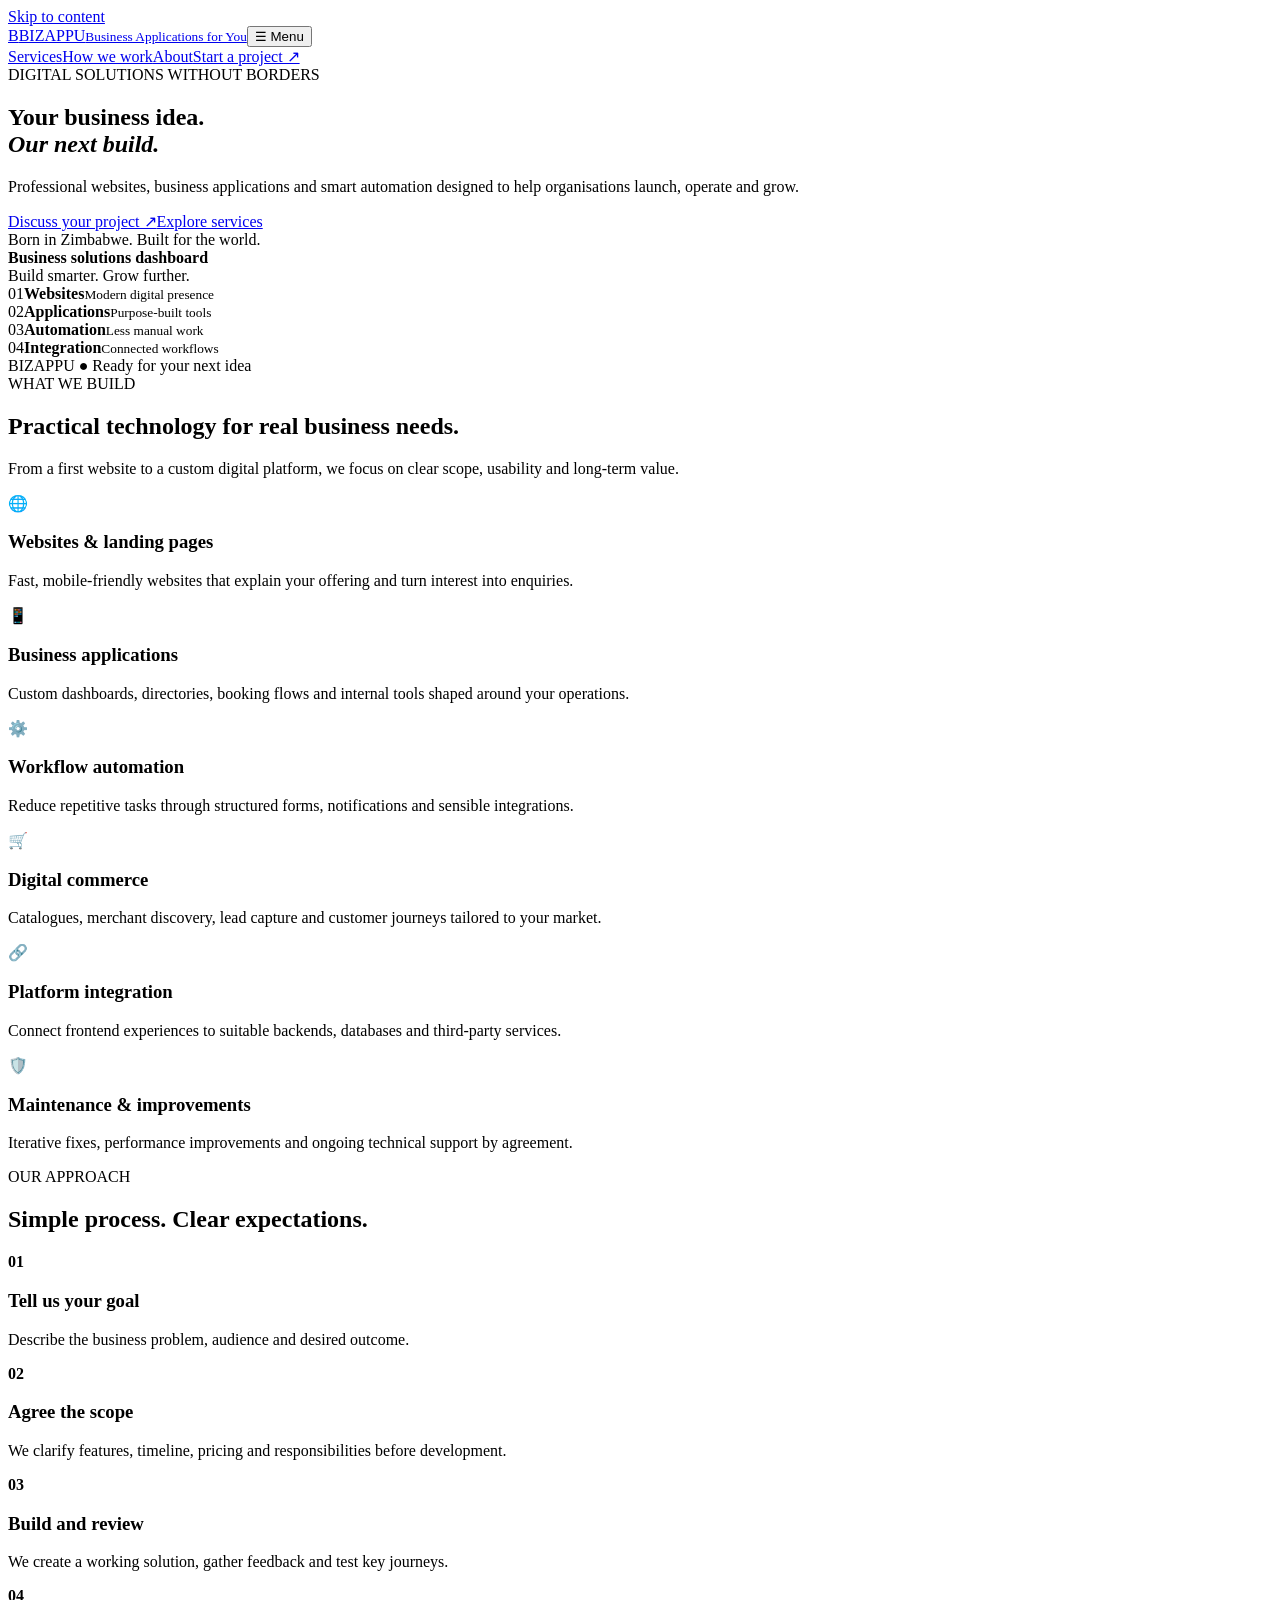
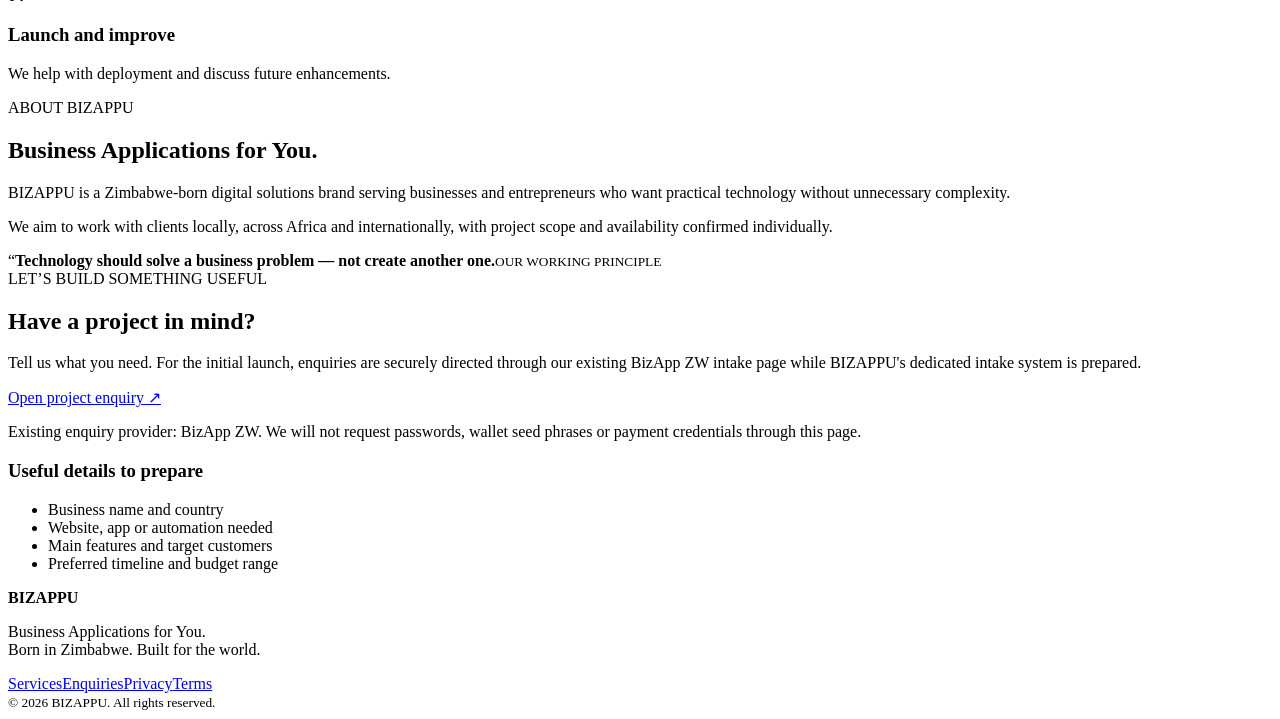
==== index.html @ 56bc6fe7 "Add files via upload" ====
<!doctype html><html lang="en"><head><meta charset="utf-8"><meta name="viewport" content="width=device-width,initial-scale=1"><meta name="theme-color" content="#0b352b"><meta name="description" content="BIZAPPU — Business Applications for You. Websites, business applications, automation and digital solutions built for ambitious businesses."><title>BIZAPPU | Business Applications for You</title><link rel="canonical" href="https://bizappu.co.zw/"><link rel="icon" href="assets/favicon.svg" type="image/svg+xml"><link rel="stylesheet" href="css/style.css"><script defer src="js/app.js"></script></head><body><a class="skip" href="#main">Skip to content</a><header class="top"><div class="wrap nav"><a class="brand" href="/" aria-label="BIZAPPU Home"><span class="brand-icon">B</span><span>BIZAPPU<small>Business Applications for You</small></span></a><button class="menu" id="menu" aria-controls="links" aria-expanded="false">☰ <span>Menu</span></button><nav id="links" aria-label="Main navigation"><a href="#services">Services</a><a href="#process">How we work</a><a href="#about">About</a><a class="nav-cta" href="#contact">Start a project ↗</a></nav></div></header><main id="main"><section class="hero"><div class="wrap hero-grid"><div><div class="eyebrow">DIGITAL SOLUTIONS WITHOUT BORDERS</div><h1>Your business idea.<br><em>Our next build.</em></h1><p>Professional websites, business applications and smart automation designed to help organisations launch, operate and grow.</p><div class="actions"><a class="btn primary" href="#contact">Discuss your project ↗</a><a class="btn ghost" href="#services">Explore services</a></div><div class="hero-note">Born in Zimbabwe. Built for the world.</div></div><div class="visual" aria-label="BIZAPPU service overview"><div class="visual-head"><span class="dot"></span><span class="dot"></span><span class="dot"></span><b>Business solutions dashboard</b></div><div class="visual-content"><div class="visual-title">Build smarter. Grow further.</div><div class="mini-grid"><div><span>01</span><strong>Websites</strong><small>Modern digital presence</small></div><div><span>02</span><strong>Applications</strong><small>Purpose-built tools</small></div><div><span>03</span><strong>Automation</strong><small>Less manual work</small></div><div><span>04</span><strong>Integration</strong><small>Connected workflows</small></div></div><div class="visual-footer">BIZAPPU <span>● Ready for your next idea</span></div></div></div></div></section><section id="services" class="section"><div class="wrap"><div class="eyebrow green">WHAT WE BUILD</div><h2>Practical technology for real business needs.</h2><p class="lead">From a first website to a custom digital platform, we focus on clear scope, usability and long-term value.</p><div class="cards"><article class="card"><div class="icon">🌐</div><h3>Websites & landing pages</h3><p>Fast, mobile-friendly websites that explain your offering and turn interest into enquiries.</p></article><article class="card"><div class="icon">📱</div><h3>Business applications</h3><p>Custom dashboards, directories, booking flows and internal tools shaped around your operations.</p></article><article class="card"><div class="icon">⚙️</div><h3>Workflow automation</h3><p>Reduce repetitive tasks through structured forms, notifications and sensible integrations.</p></article><article class="card"><div class="icon">🛒</div><h3>Digital commerce</h3><p>Catalogues, merchant discovery, lead capture and customer journeys tailored to your market.</p></article><article class="card"><div class="icon">🔗</div><h3>Platform integration</h3><p>Connect frontend experiences to suitable backends, databases and third-party services.</p></article><article class="card"><div class="icon">🛡️</div><h3>Maintenance & improvements</h3><p>Iterative fixes, performance improvements and ongoing technical support by agreement.</p></article></div></div></section><section id="process" class="section tinted"><div class="wrap"><div class="eyebrow green">OUR APPROACH</div><h2>Simple process. Clear expectations.</h2><div class="steps"><div><b>01</b><h3>Tell us your goal</h3><p>Describe the business problem, audience and desired outcome.</p></div><div><b>02</b><h3>Agree the scope</h3><p>We clarify features, timeline, pricing and responsibilities before development.</p></div><div><b>03</b><h3>Build and review</h3><p>We create a working solution, gather feedback and test key journeys.</p></div><div><b>04</b><h3>Launch and improve</h3><p>We help with deployment and discuss future enhancements.</p></div></div></div></section><section id="about" class="section"><div class="wrap about"><div><div class="eyebrow green">ABOUT BIZAPPU</div><h2>Business Applications for You.</h2><p>BIZAPPU is a Zimbabwe-born digital solutions brand serving businesses and entrepreneurs who want practical technology without unnecessary complexity.</p><p>We aim to work with clients locally, across Africa and internationally, with project scope and availability confirmed individually.</p></div><aside class="quote"><span>“</span><strong>Technology should solve a business problem — not create another one.</strong><small>OUR WORKING PRINCIPLE</small></aside></div></section><section id="contact" class="section contact"><div class="wrap contact-grid"><div><div class="eyebrow">LET’S BUILD SOMETHING USEFUL</div><h2>Have a project in mind?</h2><p>Tell us what you need. For the initial launch, enquiries are securely directed through our existing BizApp ZW intake page while BIZAPPU's dedicated intake system is prepared.</p><a class="btn primary" href="https://bizappzw.co.zw/hilex/" target="_blank" rel="noopener noreferrer">Open project enquiry ↗</a><p class="fine">Existing enquiry provider: BizApp ZW. We will not request passwords, wallet seed phrases or payment credentials through this page.</p></div><div class="contact-card"><h3>Useful details to prepare</h3><ul><li>Business name and country</li><li>Website, app or automation needed</li><li>Main features and target customers</li><li>Preferred timeline and budget range</li></ul></div></div></section></main><footer><div class="wrap foot"><div><strong>BIZAPPU</strong><p>Business Applications for You.<br>Born in Zimbabwe. Built for the world.</p></div><div><a href="#services">Services</a><a href="#contact">Enquiries</a><a href="privacy.html">Privacy</a><a href="terms.html">Terms</a></div><small>© <span id="year">2026</span> BIZAPPU. All rights reserved.</small></div></footer></body></html>
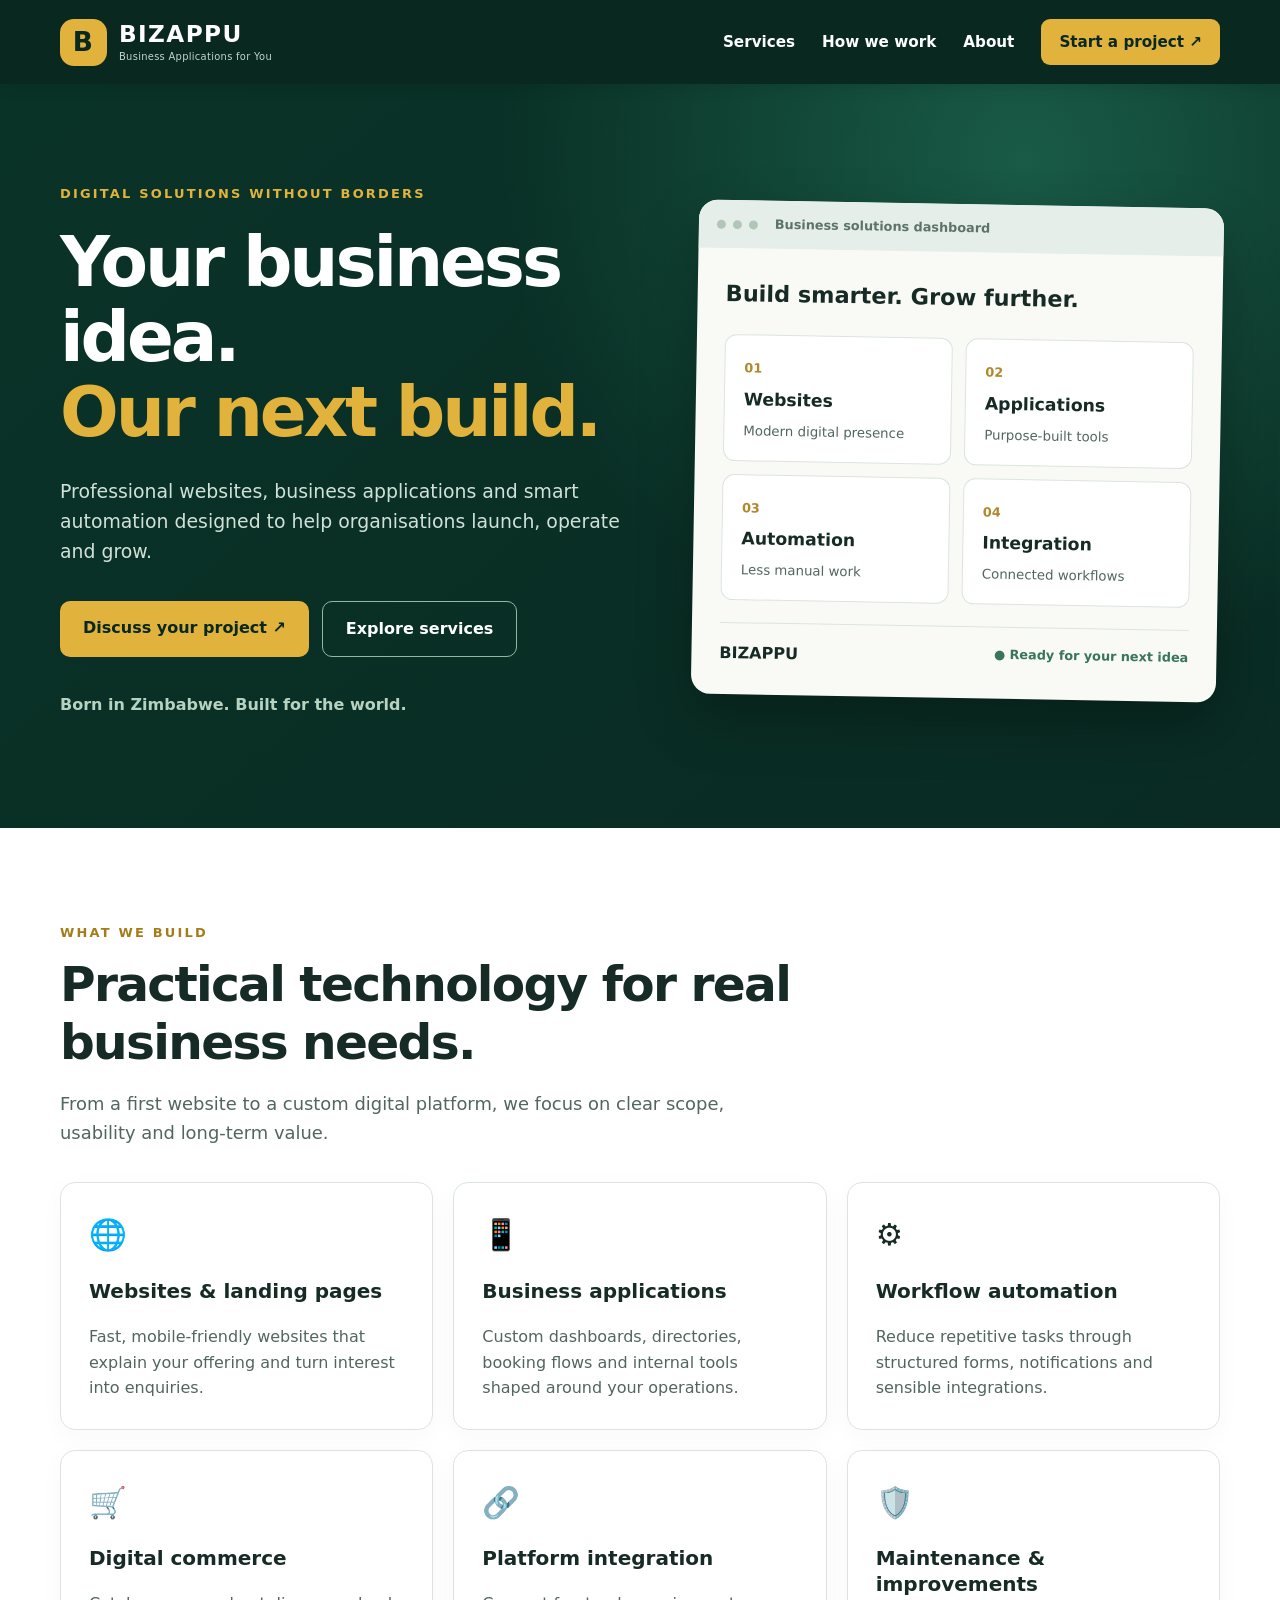
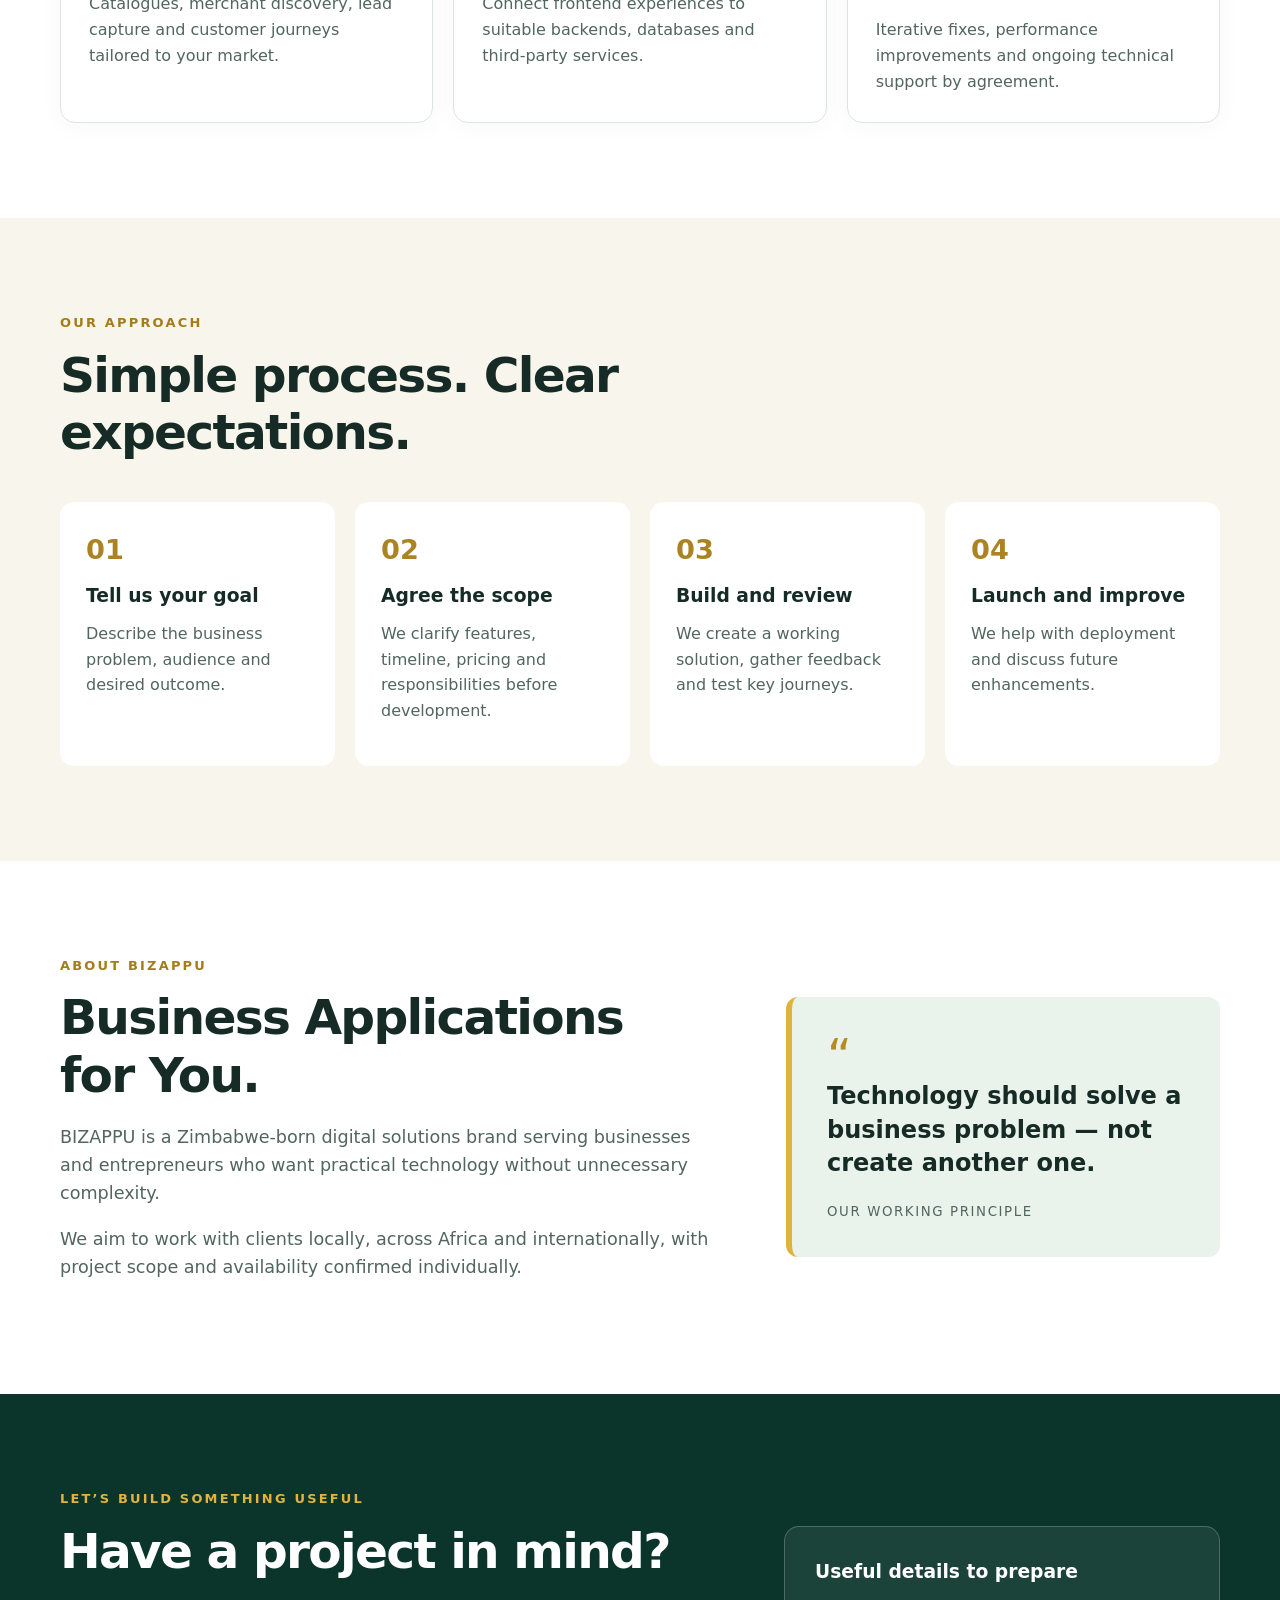
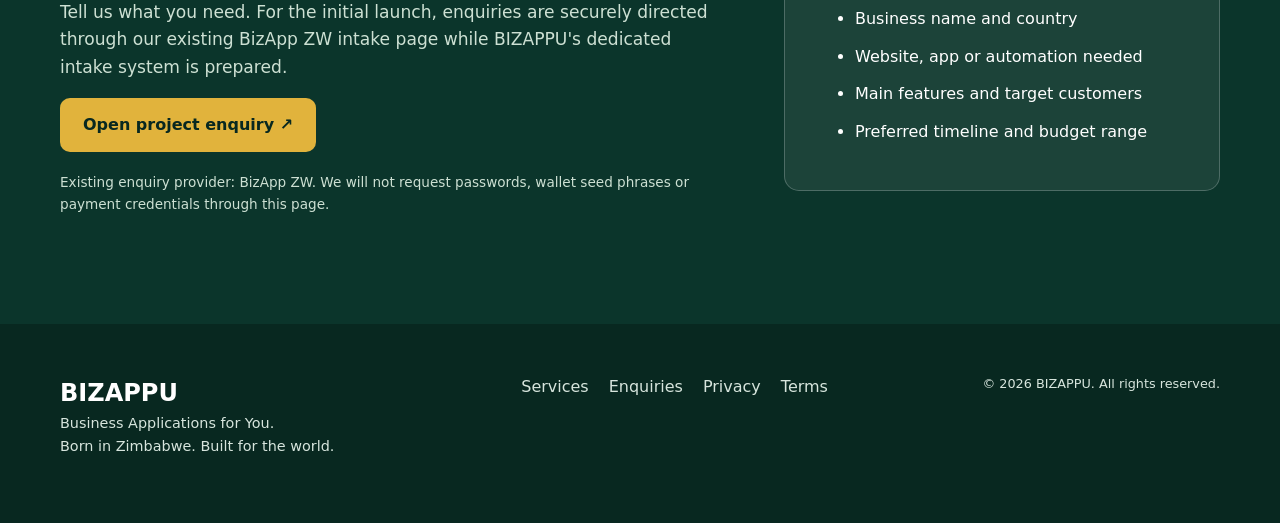
==== commit 8a020301: "Add files via upload" ====
--- a/index.html
+++ b/index.html
@@ -1 +1 @@
-<!doctype html><html lang="en"><head><meta charset="utf-8"><meta name="viewport" content="width=device-width,initial-scale=1"><meta name="theme-color" content="#0b352b"><meta name="description" content="BIZAPPU — Business Applications for You. Websites, business applications, automation and digital solutions built for ambitious businesses."><title>BIZAPPU | Business Applications for You</title><link rel="canonical" href="https://bizappu.co.zw/"><link rel="icon" href="assets/favicon.svg" type="image/svg+xml"><link rel="stylesheet" href="css/style.css"><script defer src="js/app.js"></script></head><body><a class="skip" href="#main">Skip to content</a><header class="top"><div class="wrap nav"><a class="brand" href="/" aria-label="BIZAPPU Home"><span class="brand-icon">B</span><span>BIZAPPU<small>Business Applications for You</small></span></a><button class="menu" id="menu" aria-controls="links" aria-expanded="false">☰ <span>Menu</span></button><nav id="links" aria-label="Main navigation"><a href="#services">Services</a><a href="#process">How we work</a><a href="#about">About</a><a class="nav-cta" href="#contact">Start a project ↗</a></nav></div></header><main id="main"><section class="hero"><div class="wrap hero-grid"><div><div class="eyebrow">DIGITAL SOLUTIONS WITHOUT BORDERS</div><h1>Your business idea.<br><em>Our next build.</em></h1><p>Professional websites, business applications and smart automation designed to help organisations launch, operate and grow.</p><div class="actions"><a class="btn primary" href="#contact">Discuss your project ↗</a><a class="btn ghost" href="#services">Explore services</a></div><div class="hero-note">Born in Zimbabwe. Built for the world.</div></div><div class="visual" aria-label="BIZAPPU service overview"><div class="visual-head"><span class="dot"></span><span class="dot"></span><span class="dot"></span><b>Business solutions dashboard</b></div><div class="visual-content"><div class="visual-title">Build smarter. Grow further.</div><div class="mini-grid"><div><span>01</span><strong>Websites</strong><small>Modern digital presence</small></div><div><span>02</span><strong>Applications</strong><small>Purpose-built tools</small></div><div><span>03</span><strong>Automation</strong><small>Less manual work</small></div><div><span>04</span><strong>Integration</strong><small>Connected workflows</small></div></div><div class="visual-footer">BIZAPPU <span>● Ready for your next idea</span></div></div></div></div></section><section id="services" class="section"><div class="wrap"><div class="eyebrow green">WHAT WE BUILD</div><h2>Practical technology for real business needs.</h2><p class="lead">From a first website to a custom digital platform, we focus on clear scope, usability and long-term value.</p><div class="cards"><article class="card"><div class="icon">🌐</div><h3>Websites & landing pages</h3><p>Fast, mobile-friendly websites that explain your offering and turn interest into enquiries.</p></article><article class="card"><div class="icon">📱</div><h3>Business applications</h3><p>Custom dashboards, directories, booking flows and internal tools shaped around your operations.</p></article><article class="card"><div class="icon">⚙️</div><h3>Workflow automation</h3><p>Reduce repetitive tasks through structured forms, notifications and sensible integrations.</p></article><article class="card"><div class="icon">🛒</div><h3>Digital commerce</h3><p>Catalogues, merchant discovery, lead capture and customer journeys tailored to your market.</p></article><article class="card"><div class="icon">🔗</div><h3>Platform integration</h3><p>Connect frontend experiences to suitable backends, databases and third-party services.</p></article><article class="card"><div class="icon">🛡️</div><h3>Maintenance & improvements</h3><p>Iterative fixes, performance improvements and ongoing technical support by agreement.</p></article></div></div></section><section id="process" class="section tinted"><div class="wrap"><div class="eyebrow green">OUR APPROACH</div><h2>Simple process. Clear expectations.</h2><div class="steps"><div><b>01</b><h3>Tell us your goal</h3><p>Describe the business problem, audience and desired outcome.</p></div><div><b>02</b><h3>Agree the scope</h3><p>We clarify features, timeline, pricing and responsibilities before development.</p></div><div><b>03</b><h3>Build and review</h3><p>We create a working solution, gather feedback and test key journeys.</p></div><div><b>04</b><h3>Launch and improve</h3><p>We help with deployment and discuss future enhancements.</p></div></div></div></section><section id="about" class="section"><div class="wrap about"><div><div class="eyebrow green">ABOUT BIZAPPU</div><h2>Business Applications for You.</h2><p>BIZAPPU is a Zimbabwe-born digital solutions brand serving businesses and entrepreneurs who want practical technology without unnecessary complexity.</p><p>We aim to work with clients locally, across Africa and internationally, with project scope and availability confirmed individually.</p></div><aside class="quote"><span>“</span><strong>Technology should solve a business problem — not create another one.</strong><small>OUR WORKING PRINCIPLE</small></aside></div></section><section id="contact" class="section contact"><div class="wrap contact-grid"><div><div class="eyebrow">LET’S BUILD SOMETHING USEFUL</div><h2>Have a project in mind?</h2><p>Tell us what you need. For the initial launch, enquiries are securely directed through our existing BizApp ZW intake page while BIZAPPU's dedicated intake system is prepared.</p><a class="btn primary" href="https://bizappzw.co.zw/hilex/" target="_blank" rel="noopener noreferrer">Open project enquiry ↗</a><p class="fine">Existing enquiry provider: BizApp ZW. We will not request passwords, wallet seed phrases or payment credentials through this page.</p></div><div class="contact-card"><h3>Useful details to prepare</h3><ul><li>Business name and country</li><li>Website, app or automation needed</li><li>Main features and target customers</li><li>Preferred timeline and budget range</li></ul></div></div></section></main><footer><div class="wrap foot"><div><strong>BIZAPPU</strong><p>Business Applications for You.<br>Born in Zimbabwe. Built for the world.</p></div><div><a href="#services">Services</a><a href="#contact">Enquiries</a><a href="privacy.html">Privacy</a><a href="terms.html">Terms</a></div><small>© <span id="year">2026</span> BIZAPPU. All rights reserved.</small></div></footer></body></html>
+<!doctype html><html lang="en"><head><meta charset="utf-8"><meta name="viewport" content="width=device-width,initial-scale=1"><meta name="theme-color" content="#0b352b"><meta name="description" content="BIZAPPU — Business Applications for You. Websites, business applications, automation and digital solutions built for ambitious businesses."><title>BIZAPPU | Business Applications for You</title><link rel="canonical" href="https://bizappu.co.zw/"><link rel="icon" href="favicon.svg" type="image/svg+xml"><link rel="stylesheet" href="assets/css/style.css"><script defer src="app.js"></script></head><body><a class="skip" href="#main">Skip to content</a><header class="top"><div class="wrap nav"><a class="brand" href="/" aria-label="BIZAPPU Home"><span class="brand-icon">B</span><span>BIZAPPU<small>Business Applications for You</small></span></a><button class="menu" id="menu" aria-controls="links" aria-expanded="false">☰ <span>Menu</span></button><nav id="links" aria-label="Main navigation"><a href="#services">Services</a><a href="#process">How we work</a><a href="#about">About</a><a class="nav-cta" href="#contact">Start a project ↗</a></nav></div></header><main id="main"><section class="hero"><div class="wrap hero-grid"><div><div class="eyebrow">DIGITAL SOLUTIONS WITHOUT BORDERS</div><h1>Your business idea.<br><em>Our next build.</em></h1><p>Professional websites, business applications and smart automation designed to help organisations launch, operate and grow.</p><div class="actions"><a class="btn primary" href="#contact">Discuss your project ↗</a><a class="btn ghost" href="#services">Explore services</a></div><div class="hero-note">Born in Zimbabwe. Built for the world.</div></div><div class="visual" aria-label="BIZAPPU service overview"><div class="visual-head"><span class="dot"></span><span class="dot"></span><span class="dot"></span><b>Business solutions dashboard</b></div><div class="visual-content"><div class="visual-title">Build smarter. Grow further.</div><div class="mini-grid"><div><span>01</span><strong>Websites</strong><small>Modern digital presence</small></div><div><span>02</span><strong>Applications</strong><small>Purpose-built tools</small></div><div><span>03</span><strong>Automation</strong><small>Less manual work</small></div><div><span>04</span><strong>Integration</strong><small>Connected workflows</small></div></div><div class="visual-footer">BIZAPPU <span>● Ready for your next idea</span></div></div></div></div></section><section id="services" class="section"><div class="wrap"><div class="eyebrow green">WHAT WE BUILD</div><h2>Practical technology for real business needs.</h2><p class="lead">From a first website to a custom digital platform, we focus on clear scope, usability and long-term value.</p><div class="cards"><article class="card"><div class="icon">🌐</div><h3>Websites & landing pages</h3><p>Fast, mobile-friendly websites that explain your offering and turn interest into enquiries.</p></article><article class="card"><div class="icon">📱</div><h3>Business applications</h3><p>Custom dashboards, directories, booking flows and internal tools shaped around your operations.</p></article><article class="card"><div class="icon">⚙️</div><h3>Workflow automation</h3><p>Reduce repetitive tasks through structured forms, notifications and sensible integrations.</p></article><article class="card"><div class="icon">🛒</div><h3>Digital commerce</h3><p>Catalogues, merchant discovery, lead capture and customer journeys tailored to your market.</p></article><article class="card"><div class="icon">🔗</div><h3>Platform integration</h3><p>Connect frontend experiences to suitable backends, databases and third-party services.</p></article><article class="card"><div class="icon">🛡️</div><h3>Maintenance & improvements</h3><p>Iterative fixes, performance improvements and ongoing technical support by agreement.</p></article></div></div></section><section id="process" class="section tinted"><div class="wrap"><div class="eyebrow green">OUR APPROACH</div><h2>Simple process. Clear expectations.</h2><div class="steps"><div><b>01</b><h3>Tell us your goal</h3><p>Describe the business problem, audience and desired outcome.</p></div><div><b>02</b><h3>Agree the scope</h3><p>We clarify features, timeline, pricing and responsibilities before development.</p></div><div><b>03</b><h3>Build and review</h3><p>We create a working solution, gather feedback and test key journeys.</p></div><div><b>04</b><h3>Launch and improve</h3><p>We help with deployment and discuss future enhancements.</p></div></div></div></section><section id="about" class="section"><div class="wrap about"><div><div class="eyebrow green">ABOUT BIZAPPU</div><h2>Business Applications for You.</h2><p>BIZAPPU is a Zimbabwe-born digital solutions brand serving businesses and entrepreneurs who want practical technology without unnecessary complexity.</p><p>We aim to work with clients locally, across Africa and internationally, with project scope and availability confirmed individually.</p></div><aside class="quote"><span>“</span><strong>Technology should solve a business problem — not create another one.</strong><small>OUR WORKING PRINCIPLE</small></aside></div></section><section id="contact" class="section contact"><div class="wrap contact-grid"><div><div class="eyebrow">LET’S BUILD SOMETHING USEFUL</div><h2>Have a project in mind?</h2><p>Tell us what you need. For the initial launch, enquiries are securely directed through our existing BizApp ZW intake page while BIZAPPU's dedicated intake system is prepared.</p><a class="btn primary" href="https://bizappzw.co.zw/hilex/" target="_blank" rel="noopener noreferrer">Open project enquiry ↗</a><p class="fine">Existing enquiry provider: BizApp ZW. We will not request passwords, wallet seed phrases or payment credentials through this page.</p></div><div class="contact-card"><h3>Useful details to prepare</h3><ul><li>Business name and country</li><li>Website, app or automation needed</li><li>Main features and target customers</li><li>Preferred timeline and budget range</li></ul></div></div></section></main><footer><div class="wrap foot"><div><strong>BIZAPPU</strong><p>Business Applications for You.<br>Born in Zimbabwe. Built for the world.</p></div><div><a href="#services">Services</a><a href="#contact">Enquiries</a><a href="privacy.html">Privacy</a><a href="terms.html">Terms</a></div><small>© <span id="year">2026</span> BIZAPPU. All rights reserved.</small></div></footer></body></html>
--- a/assets/css/style.css
+++ b/assets/css/style.css
@@ -0,0 +1,2 @@
+
+:root{--forest:#0b352b;--deep:#082820;--gold:#e1b33c;--cream:#f8f5ec;--ink:#162b25;--muted:#52665e;--line:#dbe5de}*{box-sizing:border-box}html{scroll-behavior:smooth}body{margin:0;font-family:system-ui,-apple-system,Segoe UI,Roboto,Arial,sans-serif;color:var(--ink);background:#fff;line-height:1.6}a{color:inherit}.wrap{width:min(1160px,calc(100% - 40px));margin:auto}.skip{position:absolute;top:-100px;background:#fff;padding:10px;z-index:99}.skip:focus{top:0}.top{background:var(--deep);color:#fff;position:sticky;top:0;z-index:20;box-shadow:0 2px 15px #0002}.nav{min-height:84px;display:flex;align-items:center;justify-content:space-between;gap:25px}.brand{display:flex;align-items:center;gap:12px;text-decoration:none;font-size:1.45rem;font-weight:900;letter-spacing:.06em;line-height:1.1}.brand small{display:block;font-size:.62rem;font-weight:500;letter-spacing:.03em;color:#c5d6cc;margin-top:6px}.brand-icon{background:var(--gold);color:var(--deep);display:grid;place-items:center;border-radius:14px;width:47px;height:47px;font-weight:900;font-size:1.65rem}.nav nav{display:flex;align-items:center;gap:27px}.nav nav a{text-decoration:none;font-weight:650;font-size:.95rem}.nav nav a:hover{text-decoration:underline}.nav-cta{background:var(--gold);color:var(--deep);padding:11px 18px;border-radius:9px}.menu{display:none}.hero{background:radial-gradient(circle at 80% 10%,#195b46 0,transparent 43%),linear-gradient(140deg,#0a3328,#092b23);color:#fff;padding:100px 0 110px}.hero-grid{display:grid;grid-template-columns:1.05fr .95fr;gap:55px;align-items:center}.eyebrow{font-size:.81rem;font-weight:850;letter-spacing:.17em;color:var(--gold);text-transform:uppercase}.eyebrow.green{color:#a47c1a}h1,h2,h3,p{margin-top:0}h1{font-size:clamp(2.8rem,5.4vw,5.5rem);line-height:1.09;letter-spacing:-.045em;margin:20px 0 25px}h1 em{font-style:normal;color:var(--gold)}.hero p{font-size:1.18rem;color:#d1e1d8;max-width:600px}.actions{display:flex;gap:13px;flex-wrap:wrap;margin-top:35px}.btn{display:inline-block;border-radius:10px;padding:14px 23px;text-decoration:none;font-weight:800;text-align:center}.primary{background:var(--gold);color:var(--deep)}.primary:hover{background:#f1c85e}.ghost{border:1px solid #93b7a5;color:#fff}.hero-note{margin-top:35px;color:#b6d3c2;font-weight:650}.visual{background:#f9faf6;border-radius:19px;color:var(--ink);box-shadow:0 24px 55px #0004;overflow:hidden;transform:rotate(1deg)}.visual-head{background:#e5eee8;padding:14px 18px;display:flex;align-items:center;gap:7px}.visual-head b{font-size:.8rem;margin-left:10px;color:#5c7468}.dot{width:9px;height:9px;background:#b2c6b8;border-radius:50%}.visual-content{padding:28px}.visual-title{font-size:1.4rem;font-weight:850;margin-bottom:22px}.mini-grid{display:grid;grid-template-columns:1fr 1fr;gap:13px}.mini-grid div{padding:19px;background:#fff;border:1px solid var(--line);border-radius:12px}.mini-grid span{color:#b0892c;font-weight:900;font-size:.8rem}.mini-grid strong,.mini-grid small{display:block}.mini-grid strong{font-size:1.08rem;margin:6px 0}.mini-grid small{color:var(--muted)}.visual-footer{display:flex;justify-content:space-between;gap:10px;border-top:1px solid var(--line);margin-top:22px;padding-top:17px;font-weight:900}.visual-footer span{font-weight:600;color:#38755a;font-size:.8rem}.section{padding:95px 0}.section h2{font-size:clamp(2rem,3.8vw,3.3rem);letter-spacing:-.035em;line-height:1.18;max-width:760px;margin:13px 0 19px}.lead{max-width:730px;color:var(--muted);font-size:1.12rem}.cards{display:grid;grid-template-columns:repeat(3,1fr);gap:20px;margin-top:35px}.card{border:1px solid var(--line);padding:28px;border-radius:15px;box-shadow:0 6px 25px #0b352b08}.card h3{font-size:1.25rem;line-height:1.3}.card p{color:var(--muted);margin:0}.icon{font-size:1.9rem;margin-bottom:18px}.tinted{background:var(--cream)}.steps{display:grid;grid-template-columns:repeat(4,1fr);gap:20px;margin-top:40px}.steps>div{background:white;padding:26px;border-radius:14px}.steps b{color:#ac8323;font-size:1.7rem}.steps h3{margin:10px 0}.steps p{color:var(--muted)}.about{display:grid;grid-template-columns:1.2fr .8fr;gap:75px;align-items:center}.about p{color:var(--muted);font-size:1.1rem}.quote{background:#e9f2eb;border-left:6px solid var(--gold);padding:35px;border-radius:12px}.quote span{display:block;color:#b58b24;font-size:3rem;line-height:1}.quote strong{display:block;font-size:1.5rem;line-height:1.4}.quote small{display:block;margin-top:20px;letter-spacing:.12em;color:var(--muted)}.contact{background:var(--forest);color:white}.contact-grid{display:grid;grid-template-columns:1.2fr .8fr;gap:70px;align-items:center}.contact p{color:#cde0d3;font-size:1.07rem}.contact .fine{font-size:.85rem;margin-top:20px}.contact-card{background:#ffffff12;border:1px solid #ffffff38;padding:30px;border-radius:15px}.contact-card li{margin:12px 0}footer{background:var(--deep);color:#d7e5dd;padding:50px 0}.foot{display:grid;grid-template-columns:1fr 1fr auto;gap:25px;align-items:start}.foot strong{font-size:1.5rem;color:#fff}.foot p{font-size:.9rem}.foot>div:nth-child(2){display:flex;flex-wrap:wrap;gap:20px}.foot a{text-decoration:none}.foot small{font-size:.8rem}.legal{max-width:820px;margin:70px auto;padding:0 20px;min-height:45vh}.legal h1{font-size:2.7rem}.legal h2{font-size:1.3rem;margin-top:25px}@media(max-width:850px){.hero-grid,.about,.contact-grid{grid-template-columns:1fr}.hero{padding:75px 0}.visual{max-width:650px}.cards{grid-template-columns:repeat(2,1fr)}.steps{grid-template-columns:repeat(2,1fr)}.foot{grid-template-columns:1fr 1fr}.menu{display:block;background:none;color:#fff;border:1px solid #ffffff66;border-radius:8px;padding:8px 12px;font:inherit}.nav nav{display:none;position:absolute;top:84px;left:0;right:0;background:var(--deep);padding:20px;flex-direction:column;align-items:stretch}.nav nav.open{display:flex}}@media(max-width:540px){.wrap{width:min(100% - 32px,1160px)}.section{padding:65px 0}.cards,.steps,.foot{grid-template-columns:1fr}.mini-grid{grid-template-columns:1fr 1fr}.visual-content{padding:16px}.mini-grid div{padding:12px}.mini-grid strong{font-size:.95rem}.mini-grid small{font-size:.75rem}.visual-footer{font-size:.8rem}.visual-footer span{font-size:.7rem}.brand{font-size:1.15rem}.brand small{font-size:.54rem}.brand-icon{width:39px;height:39px}.hero p{font-size:1.06rem}}
